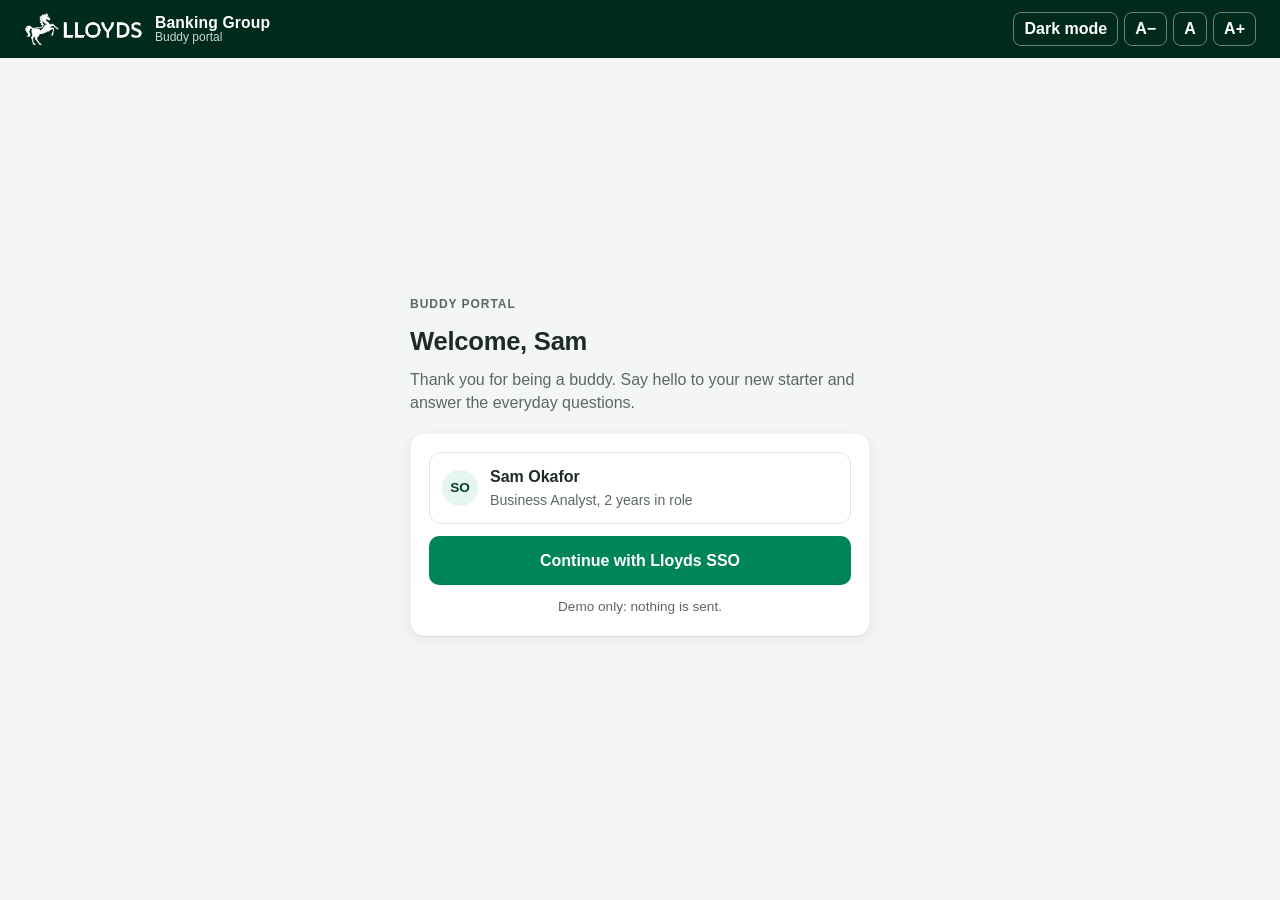
==== buddy.html @ 37ceb244 "Add files via upload" ====
<!doctype html>
<html lang="en-GB">
<head>
  <meta charset="utf-8" />
  <meta name="viewport" content="width=device-width, initial-scale=1, viewport-fit=cover" />
  <meta name="theme-color" content="#002a1e" />
  <title>Lloyds Banking Group · Buddy portal</title>
  <link rel="stylesheet" href="styles.css" />
  <script>(function(){try{var p=JSON.parse(localStorage.getItem('lbg.a11y')||'{}');var t=p.theme||'system';var d=t==='dark'||(t==='system'&&window.matchMedia&&matchMedia('(prefers-color-scheme: dark)').matches);document.documentElement.setAttribute('data-theme',d?'dark':'light');document.documentElement.style.setProperty('--fs',({normal:'100%',large:'118%',xlarge:'136%'})[p.scale||'normal']);}catch(e){}})();</script>
</head>
<body>
  <a class="skip-link" href="#app">Skip to main content</a>
  <header class="topbar">
    <div class="brand">
      <img class="brand-logo" src="brand/lloyds-logo-white.png" alt="Lloyds" />
      <span class="brand-text"><strong>Banking Group</strong><span>Buddy portal</span></span>
    </div>
    <div class="topbar-user" id="topbar-user"></div>
  </header>

  <div class="shell">
    <nav class="sidenav" id="sidenav" aria-label="Buddy navigation"></nav>
    <main class="content" id="app" tabindex="-1"></main>
  </div>

  <nav class="tabbar" id="tabbar" aria-label="Mobile navigation"></nav>
  <div class="toast" id="toast" role="status" aria-live="polite"></div>

  <script src="data.js"></script>
  <script src="manager-data.js"></script>
  <script src="chat.js"></script>
  <script src="day30-data.js"></script>
  <script src="buddy.js"></script>
  <script src="a11y.js"></script>
</body>
</html>
---- styles.css ----
/* Lloyds Banking Group demo theme.
   Colours are placeholders in the group's green family. Swap the tokens below for
   the official brand palette and typeface before any real use. */
:root {
  /* Brand tokens, sampled from the supplied Lloyds logo artwork */
  --brand: #15b77c;            /* logo green: accents, progress, active states */
  --green: #00845a;            /* darker green for text and buttons (AA contrast with white) */
  --green-dark: #00402e;
  --green-deep: #002a1e;       /* header and hero backgrounds */
  --green-tint: #e6f6ef;
  --green-line: #bfe9d6;
  --ink: #1d2a26;
  --muted: #5b6763;
  --line: #dfe5e2;
  --bg: #f3f6f4;
  --card: #ffffff;
  --red: #c62828;
  --red-tint: #fdecea;
  --amber: #e09a00;
  --amber-tint: #fff4d6;
  --ok: #2e7d32;
  --ok-tint: #e5f4e6;
  --radius: 14px;
  --shadow: 0 1px 2px rgba(0, 42, 30, 0.06), 0 4px 16px rgba(0, 42, 30, 0.06);
  /* Surfaces and text used by both themes */
  --header: #002a1e;            /* top bar and toast */
  --btn: #00845a;               /* button fill (white text on it) */
  --track: #e6ece9;             /* progress tracks, neutral chips */
  --line-strong: #b8c4bf;       /* input borders, empty checkboxes */
  --muted-2: #9aa7a2;           /* separators and disabled text */
  --amber-text: #8a5a00;
  --amber-text-strong: #5d3d00;
  --red-text: #7a1a16;
  --ok-line: #bfe0c1;
  --focus: #1a5fb4;             /* keyboard focus ring */
  --fs: 100%;                   /* text size, set by the text size buttons */
  --font: "Segoe UI", Verdana, Arial, Helvetica, sans-serif;
}

/* Dark theme: applied when the data-theme attribute is "dark" */
[data-theme="dark"] {
  --bg: #0e1614;
  --card: #162320;
  --ink: #e6efeb;
  --muted: #a6b6b0;
  --line: #2b3d37;
  --line-strong: #4c6259;
  --muted-2: #7d918a;
  --track: #2a3c36;
  --green: #5fd6a8;
  --green-dark: #7fe0bb;
  --green-deep: #d6f2e5;
  --green-tint: #183a2e;
  --green-line: #2c5a48;
  --header: #03241b;
  --btn: #00845a;
  --red: #ff7a70;
  --red-tint: #3b1f1d;
  --red-text: #ffb4ad;
  --amber: #f2b33d;
  --amber-tint: #3b3217;
  --amber-text: #ffd27a;
  --amber-text-strong: #ffe2a6;
  --ok: #6cd47a;
  --ok-tint: #1d3a22;
  --ok-line: #2f6a3a;
  --focus: #ffbf47;
  --shadow: 0 1px 2px rgba(0, 0, 0, 0.4), 0 4px 16px rgba(0, 0, 0, 0.35);
  color-scheme: dark;
}

/* Accessibility: visible focus, reduced motion, skip link, text size */
html { font-size: var(--fs); }
:focus-visible { outline: 3px solid var(--focus); outline-offset: 2px; }
.skip-link {
  position: absolute; left: -9999px; top: 8px; z-index: 100; background: var(--card); color: var(--ink);
  padding: 10px 14px; border-radius: 8px; font-weight: 700; text-decoration: none;
}
.skip-link:focus { left: 12px; }
@media (prefers-reduced-motion: reduce) {
  *, *::before, *::after { animation: none !important; transition: none !important; scroll-behavior: auto !important; }
}
.a11y-controls { display: flex; gap: 6px; align-items: center; flex-wrap: wrap; justify-content: flex-end; }
.a11y-controls button {
  min-height: 34px; min-width: 34px; padding: 0 10px; border-radius: 8px; cursor: pointer; white-space: nowrap; line-height: 1.2;
  border: 1px solid rgba(255, 255, 255, 0.4); background: transparent; color: #fff; font: inherit; font-weight: 700;
}
.a11y-controls button[aria-pressed="true"] { background: #fff; color: #002a1e; }
.a11y-controls button:hover { background: rgba(255, 255, 255, 0.14); }
.topbar { flex-wrap: wrap; gap: 8px; }
.topbar-user { flex-wrap: wrap; justify-content: flex-end; }
.sr-only { position: absolute; width: 1px; height: 1px; padding: 0; margin: -1px; overflow: hidden; clip: rect(0 0 0 0); white-space: nowrap; border: 0; }

* { box-sizing: border-box; }
html, body { margin: 0; padding: 0; }
body {
  font-family: var(--font);
  color: var(--ink);
  background: var(--bg);
  font-size: 16px;
  line-height: 1.45;
  -webkit-font-smoothing: antialiased;
}
h1, h2, h3, p { margin: 0; }
h1 { font-size: 1.6rem; line-height: 1.2; letter-spacing: -0.01em; }
h2 { font-size: 1.1rem; }
h3 { font-size: 1rem; }
a { color: var(--green); }
button { font: inherit; cursor: pointer; }
.muted { color: var(--muted); }
.small { font-size: 0.85rem; }
svg[viewBox="0 0 24 24"] { width: 20px; height: 20px; flex: none; }
.sr-only { position: absolute; width: 1px; height: 1px; overflow: hidden; clip: rect(0 0 0 0); }

/* ---------- Top bar ---------- */
.topbar {
  position: sticky; top: 0; z-index: 20;
  display: flex; align-items: center; justify-content: space-between;
  padding: 12px 20px;
  background: var(--header);
  color: #fff;
  padding-top: max(12px, env(safe-area-inset-top));
}
.brand { display: flex; align-items: center; gap: 12px; }
.brand-logo { height: 34px; width: auto; display: block; flex: none; }
.brand-text { display: flex; flex-direction: column; line-height: 1.1; }
.brand-text strong { font-size: 0.98rem; letter-spacing: 0.01em; }
.brand-text span { font-size: 0.75rem; opacity: 0.8; }
.topbar-user { font-size: 0.85rem; opacity: 0.9; display: flex; align-items: center; gap: 8px; }
.avatar {
  width: 36px; height: 36px; border-radius: 50%;
  background: var(--green-tint); color: var(--green-dark);
  display: inline-flex; align-items: center; justify-content: center;
  font-weight: 700; font-size: 0.85rem; flex: none;
}
.topbar .avatar { background: var(--card); width: 32px; height: 32px; font-size: 0.78rem; }

/* ---------- Layout ---------- */
.shell { display: block; min-height: calc(100vh - 64px); }
.sidenav { display: none; }
.content {
  padding: 16px 16px 110px; /* room for mobile tab bar */
  max-width: 1200px; margin: 0 auto; outline: none;
}
.tabbar {
  position: fixed; left: 0; right: 0; bottom: 0; z-index: 30;
  display: none; /* shown on mobile when signed in */
  background: var(--card); border-top: 1px solid var(--line);
  padding-bottom: env(safe-area-inset-bottom);
}
.tabbar a {
  flex: 1; text-decoration: none; color: var(--muted);
  display: flex; flex-direction: column; align-items: center; gap: 2px;
  padding: 8px 4px 9px; font-size: 0.72rem; font-weight: 600;
}
.tabbar a svg { width: 22px; height: 22px; }
.tabbar a.active { color: var(--green); }
.has-nav .tabbar { display: flex; }
.toast {
  position: fixed; left: 50%; bottom: 96px; transform: translateX(-50%) translateY(20px);
  background: var(--header); color: #fff; padding: 12px 18px; border-radius: 10px;
  opacity: 0; pointer-events: none; transition: all 0.25s ease; z-index: 50;
  box-shadow: var(--shadow); max-width: calc(100% - 32px); font-size: 0.92rem;
}
.toast.show { opacity: 1; transform: translateX(-50%) translateY(0); }

/* ---------- Components ---------- */
.card {
  background: var(--card); border-radius: var(--radius); box-shadow: var(--shadow);
  padding: 18px; border: 1px solid rgba(0, 42, 30, 0.05);
}
.grid { display: grid; gap: 16px; grid-template-columns: 1fr; }
.stack { display: grid; gap: 12px; }
.row { display: flex; align-items: center; gap: 10px; flex-wrap: wrap; }
.spread { display: flex; align-items: center; justify-content: space-between; gap: 10px; }
.section-head { display: flex; align-items: baseline; justify-content: space-between; margin: 22px 0 10px; }
.section-head a { font-size: 0.9rem; font-weight: 600; }
.eyebrow { font-size: 0.75rem; text-transform: uppercase; letter-spacing: 0.08em; color: var(--muted); font-weight: 700; }

.btn {
  display: inline-flex; align-items: center; justify-content: center; gap: 8px;
  padding: 12px 18px; border-radius: 10px; border: 1px solid transparent;
  background: var(--btn); color: #fff; font-weight: 600; text-decoration: none;
  min-height: 44px;
}
.btn:hover { background: #00402e; }
.btn-ghost { background: var(--card); color: var(--green); border-color: var(--green-line); }
.btn-ghost:hover { background: var(--green-tint); }
.btn-sm { padding: 8px 12px; min-height: 36px; font-size: 0.88rem; }
.btn-block { width: 100%; }
.btn[disabled], .btn.is-done { background: var(--ok-tint); color: var(--ok); border-color: var(--ok-line); cursor: default; }

.pill {
  display: inline-block; padding: 3px 10px; border-radius: 999px;
  font-size: 0.78rem; font-weight: 700; background: var(--green-tint); color: var(--green-dark);
  white-space: nowrap;
}
.pill.red { background: var(--red-tint); color: var(--red); }
.pill.amber { background: var(--amber-tint); color: var(--amber-text); }
.pill.green { background: var(--ok-tint); color: var(--ok); }
.pill.grey { background: var(--track); color: var(--muted); }

/* Traffic-light dot */
.rag { width: 12px; height: 12px; border-radius: 50%; display: inline-block; flex: none; box-shadow: 0 0 0 3px rgba(0,0,0,0.04); }
.rag-red { background: var(--red); }
.rag-amber { background: var(--amber); }
.rag-green { background: var(--ok); }

.progress { height: 8px; background: var(--track); border-radius: 999px; overflow: hidden; }
.progress > span { display: block; height: 100%; background: var(--brand); border-radius: 999px; }

.banner {
  display: flex; gap: 12px; align-items: flex-start;
  padding: 14px 16px; border-radius: 12px; font-size: 0.95rem;
}
.banner.info { background: var(--green-tint); color: var(--green-deep); }
.banner.warn { background: var(--amber-tint); color: var(--amber-text-strong); }
.banner.alert { background: var(--red-tint); color: var(--red-text); }

/* Office art */
.office {
  position: relative; border-radius: var(--radius); overflow: hidden;
  aspect-ratio: 16 / 7; background: #0b3d2e;
}
.office svg { width: 100%; height: 100%; display: block; }
.office-label {
  position: absolute; left: 14px; bottom: 12px; color: #fff;
  background: rgba(0, 42, 30, 0.7); padding: 6px 10px; border-radius: 8px;
  font-size: 0.85rem; font-weight: 600;
}

/* Hero */
.hero { display: grid; gap: 16px; }
.hero-title { display: grid; gap: 6px; }
.countdown {
  display: flex; gap: 14px; align-items: stretch; flex-wrap: wrap;
}
.countdown .tile {
  background: var(--green-tint); color: var(--green-deep);
  padding: 12px 16px; border-radius: 12px; min-width: 110px;
}
.countdown .tile strong { display: block; font-size: 1.8rem; line-height: 1; }
.countdown .tile span { font-size: 0.8rem; font-weight: 600; }

/* Stage journey */
.stages { display: grid; grid-template-columns: repeat(5, 1fr); gap: 6px; list-style: none; padding: 0; margin: 0; }
.stages li { text-align: center; font-size: 0.74rem; color: var(--muted); }
.stages .dot {
  width: 22px; height: 22px; border-radius: 50%; margin: 0 auto 6px;
  background: var(--track); display: flex; align-items: center; justify-content: center;
  color: #fff; font-size: 0.7rem; font-weight: 700;
}
.stages li.done .dot { background: var(--brand); }
.stages li.current .dot { background: var(--amber); box-shadow: 0 0 0 4px var(--amber-tint); }
.stages li.done, .stages li.current { color: var(--ink); font-weight: 600; }

/* To-do list */
.todo { display: flex; gap: 12px; align-items: flex-start; padding: 14px 0; border-bottom: 1px solid var(--line); }
.todo:last-child { border-bottom: 0; padding-bottom: 0; }
.todo:first-child { padding-top: 0; }
.todo .rag { margin-top: 6px; }
.todo-body { flex: 1; min-width: 0; }
.todo-body strong { display: block; font-weight: 600; }
.todo-body .detail { font-size: 0.86rem; color: var(--muted); margin-top: 2px; }
.todo.is-done strong { text-decoration: line-through; color: var(--muted); }
.check {
  width: 26px; height: 26px; border-radius: 8px; border: 2px solid var(--line-strong); background: var(--card);
  flex: none; display: inline-flex; align-items: center; justify-content: center; margin-top: 2px;
}
.check.on { background: var(--btn); border-color: var(--btn); color: #fff; }
.check svg { width: 14px; height: 14px; }
.legend { display: flex; gap: 14px; flex-wrap: wrap; font-size: 0.85rem; color: var(--muted); }
.legend span { display: inline-flex; align-items: center; gap: 6px; }

/* Vetting */
.check-row { padding: 14px 0; border-bottom: 1px solid var(--line); display: grid; gap: 8px; }
.check-row:first-child { padding-top: 0; }
.check-row:last-child { border-bottom: 0; padding-bottom: 0; }
.check-top { display: flex; align-items: center; justify-content: space-between; gap: 10px; flex-wrap: wrap; }
.check-top .name { display: flex; align-items: center; gap: 10px; font-weight: 600; }
.check-meta { font-size: 0.86rem; color: var(--muted); display: flex; gap: 14px; flex-wrap: wrap; }
.check-meta .late { color: var(--red); font-weight: 700; }
.eta-big { font-size: 1.5rem; font-weight: 700; color: var(--green-deep); line-height: 1.1; }
.timeline { list-style: none; padding: 0; margin: 0; display: grid; gap: 14px; }
.timeline li { display: grid; grid-template-columns: 18px 1fr; gap: 10px; font-size: 0.92rem; }
.timeline li::before {
  content: ""; width: 12px; height: 12px; border-radius: 50%; background: var(--green); margin: 5px 0 0 3px;
}
.timeline li.pending::before { background: var(--line-strong); }

/* Team */
.person { display: flex; align-items: center; gap: 12px; }
.person .avatar { width: 46px; height: 46px; font-size: 1rem; }
.person .avatar.lg { width: 56px; height: 56px; font-size: 1.1rem; }
.person-meta { min-width: 0; }
.person-meta strong { display: block; }
.person-meta span { font-size: 0.88rem; color: var(--muted); }
.event { display: grid; grid-template-columns: 56px 1fr; gap: 12px; align-items: center; padding: 10px 0; border-bottom: 1px solid var(--line); }
.event:last-child { border-bottom: 0; }
.event .date {
  background: var(--green-tint); color: var(--green-deep); border-radius: 10px; text-align: center; padding: 6px 0;
  font-size: 0.7rem; font-weight: 700; text-transform: uppercase; line-height: 1.1;
}
.event .date strong { display: block; font-size: 1.25rem; }

/* Setup */
.setup-hero { background: linear-gradient(135deg, var(--header), var(--btn)); color: #fff; border-radius: 18px; padding: 26px 22px; }
.setup-hero p { opacity: 0.92; margin-top: 8px; }
.q-list { list-style: none; padding: 0; margin: 0; display: grid; gap: 4px; }
.q-list li { display: grid; grid-template-columns: 28px 1fr auto; gap: 12px; align-items: center; padding: 12px 0; border-bottom: 1px solid var(--line); }
.q-list li:last-child { border-bottom: 0; }
.q-num {
  width: 28px; height: 28px; border-radius: 50%; background: var(--green-tint); color: var(--green-dark);
  display: inline-flex; align-items: center; justify-content: center; font-weight: 700; font-size: 0.85rem;
}
.phase { display: grid; gap: 4px; padding: 14px; border-radius: 12px; background: var(--bg); }
.phase strong { font-size: 0.95rem; }

/* Sign-in */
.signin { min-height: calc(100vh - 140px); display: grid; place-items: center; }
.signin-card { width: 100%; max-width: 460px; display: grid; gap: 18px; }
.email-card { border: 1px dashed #b7c9c1; background: var(--card); box-shadow: none; }
.email-card .subject { font-weight: 700; margin-top: 4px; }
.email-card .from { font-size: 0.85rem; color: var(--muted); }
.sso-account {
  display: flex; align-items: center; gap: 12px; padding: 12px; border: 1px solid var(--line);
  border-radius: 12px; background: var(--card);
}

/* ---------- Desktop ---------- */
@media (min-width: 900px) {
  .has-nav .shell { display: grid; grid-template-columns: 248px minmax(0, 1fr); }
  .has-nav .sidenav {
    display: flex; flex-direction: column; gap: 4px; padding: 20px 14px;
    background: var(--card); border-right: 1px solid var(--line);
    position: sticky; top: 64px; height: calc(100vh - 64px); align-self: start;
  }
  .sidenav a {
    display: flex; align-items: center; gap: 12px; padding: 11px 12px; border-radius: 10px;
    color: var(--ink); text-decoration: none; font-weight: 600;
  }
  .sidenav a svg { width: 20px; height: 20px; color: var(--muted); }
  .sidenav a:hover { background: var(--bg); }
  .sidenav a.active { background: var(--green-tint); color: var(--green-deep); }
  .sidenav a.active svg { color: var(--green); }
  .sidenav .side-foot { margin-top: auto; font-size: 0.82rem; color: var(--muted); padding: 12px; }
  .tabbar { display: none !important; }
  .content { padding: 28px 32px 48px; }
  .topbar { padding-left: 24px; padding-right: 24px; }
  .has-nav .content { padding-bottom: 48px; }
  .grid.two { grid-template-columns: 1.1fr 1fr; }
  .grid.three { grid-template-columns: repeat(3, 1fr); }
  .hero { grid-template-columns: 1.3fr 1fr; align-items: stretch; }
  .hero .office { aspect-ratio: auto; height: 100%; min-height: 200px; }
  .toast { bottom: 28px; }
  .stages li { font-size: 0.85rem; }
}

/* ---------- Breadcrumbs and location guide ---------- */
.crumbs { font-size: 0.85rem; }
.crumbs ol { list-style: none; margin: 0; padding: 0; display: flex; flex-wrap: wrap; gap: 6px; align-items: center; }
.crumbs li { display: flex; align-items: center; gap: 6px; color: var(--muted); }
.crumbs li + li::before { content: "/"; color: var(--muted-2); }
.crumbs a { color: var(--green); font-weight: 600; text-decoration: none; }
.crumbs a:hover { text-decoration: underline; }
.crumbs span[aria-current="page"] { color: var(--ink); font-weight: 600; }

.office-label {
  display: inline-flex; align-items: center; gap: 6px; text-decoration: none;
}
.office-label svg { width: 14px; height: 14px; }
.office-label:hover { background: rgba(0, 42, 30, 0.85); }

.travel { display: grid; grid-template-columns: auto 1fr; gap: 14px; align-items: start; }
.mode {
  min-width: 56px; text-align: center; padding: 6px 8px; border-radius: 8px;
  background: var(--green-tint); color: var(--green-deep); font-size: 0.78rem; font-weight: 700;
}
.amenity { display: grid; gap: 6px; }
.tips { margin: 0; padding-left: 20px; display: grid; gap: 8px; }

/* ---------- Name badge, My details, salary ---------- */
.name-badge {
  display: inline-flex; align-items: center; gap: 8px; color: #fff; text-decoration: none;
  padding: 4px 4px 4px 12px; border-radius: 999px; background: rgba(255, 255, 255, 0.08);
}
.name-badge:hover { background: rgba(255, 255, 255, 0.16); }
.info-list { display: grid; margin-top: 12px; }
.info-row {
  display: grid; grid-template-columns: 150px 1fr; gap: 12px; padding: 10px 0;
  border-bottom: 1px solid var(--line); align-items: start;
}
.info-row:last-child { border-bottom: 0; }
.salary-line {
  display: flex; justify-content: space-between; align-items: baseline; gap: 10px; flex-wrap: wrap;
  margin-top: 4px; padding-top: 12px; border-top: 1px solid var(--line);
}
.salary-line strong { font-size: 1.15rem; color: var(--green-deep); }
@media (max-width: 480px) { .info-row { grid-template-columns: 1fr; gap: 2px; } }

/* ---------- Manager portal ---------- */
.stats { display: grid; grid-template-columns: repeat(2, 1fr); gap: 12px; }
.stat {
  background: var(--card); border-radius: var(--radius); box-shadow: var(--shadow);
  padding: 14px 16px; border: 1px solid rgba(0, 42, 30, 0.05); border-left: 4px solid var(--line);
  display: grid; gap: 2px;
}
.stat strong { font-size: 1.7rem; line-height: 1.1; color: var(--green-deep); }
.stat span { font-size: 0.82rem; color: var(--muted); font-weight: 600; }
.stat.good { border-left-color: var(--ok); }
.stat.alert { border-left-color: var(--red); }
.stat.warn { border-left-color: var(--amber); }

.hire-list { display: grid; gap: 14px; grid-template-columns: 1fr; }
.hire-card { display: grid; gap: 12px; text-decoration: none; color: var(--ink); transition: transform 0.15s ease; }
.hire-card:hover { transform: translateY(-1px); }
.hire-top { display: flex; align-items: center; gap: 12px; flex-wrap: wrap; }
.hire-top .person-meta { flex: 1; min-width: 180px; }
.hire-top .person-meta strong { font-size: 1.05rem; }
.hire-top .person-meta span { display: block; font-size: 0.88rem; color: var(--muted); }
.progress-row { display: flex; align-items: center; gap: 12px; }
.progress-row .progress { flex: 1; }
.hire-meta { display: flex; gap: 8px; flex-wrap: wrap; align-items: center; }
.next-step { font-size: 0.92rem; }
.next-step .eyebrow { margin-right: 6px; }
.ico { width: 14px !important; height: 14px !important; vertical-align: -2px; margin-right: 2px; }

.nav-count {
  margin-left: auto; background: var(--red); color: #fff; border-radius: 999px;
  font-size: 0.72rem; font-weight: 700; padding: 1px 7px; min-width: 20px; text-align: center;
}
.linkish { background: none; border: 0; padding: 0; color: var(--green); font-weight: 600; font-size: inherit; }
.linkish:hover { text-decoration: underline; }
.tabbar .tab-btn {
  flex: 1; background: none; border: 0; color: var(--muted); display: flex; flex-direction: column;
  align-items: center; gap: 2px; padding: 8px 4px 9px; font-size: 0.72rem; font-weight: 600;
}
.tabbar .tab-btn svg { width: 22px; height: 22px; }
.tabbar a .nav-count { position: absolute; }
.tabbar a { position: relative; }

.hire-head { display: grid; gap: 4px; }

.field-label { display: block; font-weight: 600; font-size: 0.9rem; margin-bottom: 6px; }
.field {
  width: 100%; font: inherit; padding: 11px 12px; border-radius: 10px;
  border: 1px solid var(--line-strong); background: var(--card); color: var(--ink);
}
.field:disabled { background: var(--track); color: var(--muted); }

.packs { display: grid; gap: 8px; margin-top: 12px; }
.pack { border: 1px solid var(--line); border-radius: 12px; padding: 10px 12px; display: grid; gap: 4px; }

.steps { list-style: none; margin: 14px 0 0; padding: 0; display: grid; gap: 2px; }
.steps li {
  display: grid; grid-template-columns: 26px 1fr auto; gap: 10px; align-items: center;
  padding: 9px 0; border-bottom: 1px solid var(--line); font-size: 0.92rem;
}
.steps li:last-child { border-bottom: 0; }
.step-dot {
  width: 22px; height: 22px; border-radius: 50%; border: 2px solid var(--line-strong);
  display: inline-flex; align-items: center; justify-content: center; color: #fff;
}
.steps li.done .step-dot { background: var(--ok); border-color: var(--ok); }
.steps li.done .step-dot svg { width: 12px; height: 12px; }
.steps li.current .step-dot { border-color: var(--amber); box-shadow: 0 0 0 4px var(--amber-tint); }
.steps li.current .step-label { font-weight: 600; }

.thread { display: grid; gap: 10px; max-height: 320px; overflow: auto; padding-right: 4px; }
.bubble { background: var(--bg); border-radius: 12px; padding: 10px 12px; max-width: 88%; }
.bubble.mine { background: var(--green-tint); justify-self: end; }
.reply { display: grid; grid-template-columns: 1fr auto; gap: 8px; margin-top: 12px; align-items: end; }
.reply textarea {
  font: inherit; resize: vertical; padding: 10px 12px; border-radius: 10px; border: 1px solid var(--line-strong);
}

.req-row {
  display: flex; justify-content: space-between; align-items: center; gap: 12px; flex-wrap: wrap;
  padding: 12px 0; border-bottom: 1px solid var(--line);
}
.req-row:last-child { border-bottom: 0; }
.req-body { min-width: 0; flex: 1; }
.req-hire { margin-top: 10px; }
.req-hire:first-child { margin-top: 0; }
.msg-row { display: flex; align-items: center; gap: 12px; text-decoration: none; color: var(--ink); }
.msg-row .snippet { display: block; font-size: 0.88rem; color: var(--muted); white-space: nowrap; overflow: hidden; text-overflow: ellipsis; }

@media (min-width: 640px) { .hire-list { grid-template-columns: repeat(2, 1fr); } .stats { grid-template-columns: repeat(4, 1fr); } }
@media (min-width: 900px) { .hire-list { grid-template-columns: repeat(2, 1fr); } }

.badge-count {
  display: inline-block; background: var(--red); color: #fff; border-radius: 999px;
  font-size: 0.72rem; font-weight: 700; padding: 0 7px; line-height: 1.5; margin-left: 2px;
}

/* ---------- Device choice ---------- */
.device-card { border: 2px solid transparent; }
.device-card.selected { border-color: var(--brand); }

/* ---------- Home workspace and equipment order ---------- */
.kit-list { display: grid; margin-top: 12px; }
.kit-row {
  display: flex; align-items: center; justify-content: space-between; gap: 12px;
  padding: 11px 0; border-bottom: 1px solid var(--line);
}
.kit-row:last-child { border-bottom: 0; }
.kit-body { display: grid; gap: 2px; min-width: 0; }
.stepper {
  display: inline-flex; align-items: center; border: 1px solid var(--line-strong); border-radius: 10px; overflow: hidden; flex: none;
}
.stepper button {
  width: 38px; height: 38px; border: 0; background: var(--card); font-size: 1.1rem; color: var(--ink); cursor: pointer;
}
.stepper button:disabled { color: var(--line-strong); cursor: default; }
.stepper button:not(:disabled):hover { background: var(--green-tint); }
.stepper span { min-width: 36px; text-align: center; font-weight: 700; }
.delivery-options { display: grid; gap: 8px; margin-top: 8px; }
.delivery {
  display: flex; gap: 12px; align-items: flex-start; padding: 12px; border-radius: 12px;
  border: 2px solid var(--line); cursor: pointer;
}
.delivery.on { border-color: var(--brand); background: var(--green-tint); }
.delivery span { display: grid; gap: 2px; }

/* ---------- Buddy chat ---------- */
.quick { display: flex; gap: 8px; flex-wrap: wrap; margin-top: 12px; }
.chip {
  border: 1px solid var(--green-line); background: var(--green-tint); color: var(--green-deep);
  border-radius: 999px; padding: 6px 12px; font: inherit; font-size: 0.82rem; font-weight: 600; cursor: pointer;
}
.chip:hover { background: var(--green-line); }

/* ---------- Alerts ---------- */
.alert-row {
  display: grid; grid-template-columns: 12px 1fr auto; gap: 12px; align-items: start;
  padding: 12px 8px; margin: 0 -8px; border-bottom: 1px solid var(--line); border-radius: 10px;
}
.alert-row:last-child { border-bottom: 0; }
.alert-row.unread { background: var(--amber-tint); }
.alert-row .rag { margin-top: 6px; }
.alert-body { display: grid; gap: 2px; min-width: 0; }
.alert-title { font-weight: 600; color: var(--ink); text-decoration: none; }
.alert-title:hover { text-decoration: underline; }

.btn-danger { background: var(--red); border-color: var(--red); }
.btn-danger:hover { background: #a61f1f; }

/* Cancelled journey stages */
.stages li.cancelled { color: var(--muted-2); text-decoration: line-through; }
.stages li.cancelled .dot { background: var(--track); }
.stages .stage-state { display: block; text-decoration: none; font-size: 0.7rem; font-weight: 700; color: var(--red); }

/* ---------- Day 1 to 30, training, assistant ---------- */
.video-card { text-decoration: none; color: var(--ink); display: grid; gap: 10px; }
.video-card:hover { transform: translateY(-1px); }
.video-thumb {
  position: relative; height: 130px; border-radius: 12px;
  background: linear-gradient(135deg, var(--green-deep), var(--green));
  display: flex; align-items: center; justify-content: center;
}
.play-badge {
  width: 52px; height: 52px; border-radius: 50%; background: rgba(255,255,255,0.92);
  display: flex; align-items: center; justify-content: center; color: var(--green-deep);
}
.play-badge svg, .player-play svg { width: 22px; height: 22px; }
.player {
  position: relative; aspect-ratio: 16 / 9; border-radius: 14px; overflow: hidden;
  background: linear-gradient(160deg, #0b3d2e, #1d5c49); display: flex; align-items: center; justify-content: center;
}
.player.playing::after {
  content: ""; position: absolute; left: 0; right: 0; bottom: 0; height: 4px; background: var(--brand);
  animation: playbar 6s linear forwards;
}
@keyframes playbar { from { width: 0; } to { width: 100%; } }
.player-play {
  width: 68px; height: 68px; border-radius: 50%; border: 0; background: var(--card); color: var(--ink); cursor: pointer;
  display: flex; align-items: center; justify-content: center;
}
.player-note { position: absolute; left: 12px; bottom: 10px; color: #cfe9de; font-size: 0.78rem; }
.benefit-options { display: grid; gap: 8px; margin-top: 12px; }

#assistant-fab {
  position: fixed; right: 18px; bottom: 96px; z-index: 40; display: flex; align-items: center; gap: 8px;
  background: var(--header); color: #fff; text-decoration: none; font-weight: 700;
  padding: 12px 16px; border-radius: 999px; box-shadow: var(--shadow);
}
#assistant-fab svg { width: 20px; height: 20px; }
#assistant-fab[hidden] { display: none; }
@media (min-width: 900px) { #assistant-fab { bottom: 28px; } }

/* ---------- How you fit in cascade ---------- */
.cascade { display: grid; gap: 0; }
.cascade-step {
  display: grid; grid-template-columns: 200px 1fr; gap: 16px; padding: 16px 0;
  border-bottom: 1px dashed var(--line);
}
.cascade-step:last-child { border-bottom: 0; }
.cascade-level { font-weight: 700; color: var(--green-deep); display: flex; align-items: flex-start; gap: 10px; }
.cascade-num {
  width: 28px; height: 28px; border-radius: 50%; background: var(--green-tint); color: var(--green-dark);
  display: inline-flex; align-items: center; justify-content: center; font-size: 0.85rem; flex: none;
}
.cascade-body { background: var(--card); border-radius: var(--radius); box-shadow: var(--shadow); padding: 16px 18px; }
.cascade-body p { margin: 0; }
.cascade-step.you .cascade-body { border: 2px solid var(--brand); }
.cascade-step.you .cascade-num { background: var(--brand); color: #fff; }
@media (max-width: 640px) { .cascade-step { grid-template-columns: 1fr; gap: 8px; } }

/* ---------- Colour blindness: traffic lights also differ by shape ----------
   red = square, amber = triangle, green = circle. Colour is never the only cue. */
.rag-red { border-radius: 2px; }
.rag-amber { border-radius: 0; clip-path: polygon(50% 0, 100% 100%, 0 100%); }
.rag-green { border-radius: 50%; }
/* Links inside running text are underlined so they don't rely on colour alone */
p a, li a, .detail a, .small a, .muted a { text-decoration: underline; text-underline-offset: 2px; }
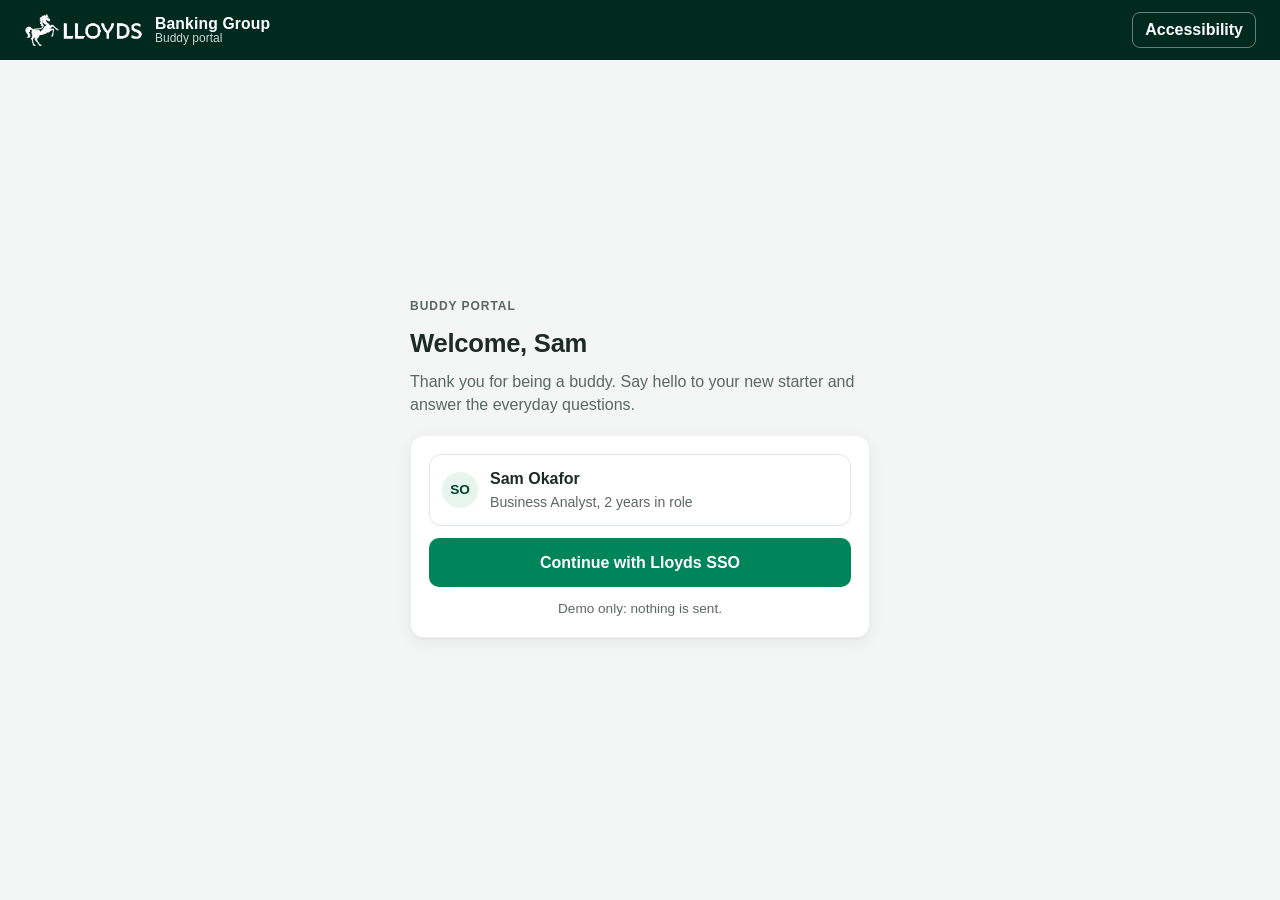
==== commit 22a4d615: "final files" ====
--- a/buddy.html
+++ b/buddy.html
@@ -28,6 +28,7 @@
 
   <script src="data.js"></script>
   <script src="manager-data.js"></script>
+  <script src="shared.js"></script>
   <script src="chat.js"></script>
   <script src="day30-data.js"></script>
   <script src="buddy.js"></script>
--- a/styles.css
+++ b/styles.css
@@ -613,3 +613,63 @@
 .rag-green { border-radius: 50%; }
 /* Links inside running text are underlined so they don't rely on colour alone */
 p a, li a, .detail a, .small a, .muted a { text-decoration: underline; text-underline-offset: 2px; }
+
+/* ---------- Accessibility button and panel (top bar) ---------- */
+.a11y-wrap { position: relative; }
+.a11y-open {
+  min-height: 36px; padding: 0 12px; border-radius: 8px; cursor: pointer; font: inherit; font-weight: 700;
+  border: 1px solid rgba(255, 255, 255, 0.4); background: transparent; color: #fff; white-space: nowrap;
+}
+.a11y-open:hover { background: rgba(255, 255, 255, 0.14); }
+.a11y-open[aria-expanded="true"] { background: #fff; color: #002a1e; }
+.a11y-panel {
+  position: absolute; right: 0; top: calc(100% + 8px); z-index: 60; width: min(320px, calc(100vw - 32px));
+  display: grid; gap: 10px; padding: 14px; border-radius: 14px; background: var(--card); color: var(--ink);
+  border: 1px solid var(--line); box-shadow: var(--shadow);
+}
+.a11y-panel[hidden] { display: none; }
+.a11y-title { font-weight: 700; }
+.a11y-panel .a11y-controls { justify-content: flex-start; }
+.a11y-panel .a11y-controls button { color: var(--ink); background: var(--card); border: 1px solid var(--line-strong); }
+.a11y-panel .a11y-controls button:hover { background: var(--green-tint); }
+.a11y-panel .a11y-controls button[aria-pressed="true"] { background: var(--green-tint); color: var(--green-deep); border-color: var(--green); }
+
+/* ---------- Dashboard tour ---------- */
+#tour {
+  position: fixed; left: 50%; transform: translateX(-50%); bottom: 150px; z-index: 70;
+  width: min(440px, calc(100vw - 24px)); background: var(--card); color: var(--ink);
+  border: 2px solid var(--brand); border-radius: 14px; padding: 16px; box-shadow: var(--shadow);
+}
+#tour[hidden] { display: none; }
+@media (min-width: 900px) { #tour { bottom: 28px; } }
+.tour-highlight { outline: 3px solid var(--brand); outline-offset: 4px; border-radius: 14px; }
+
+/* ---------- Assistant pop-up ---------- */
+#assist-pop {
+  position: fixed; right: 18px; bottom: 152px; z-index: 65; width: min(380px, calc(100vw - 24px));
+  max-height: min(560px, calc(100vh - 220px)); display: grid; grid-template-rows: auto 1fr auto auto; gap: 10px;
+  background: var(--card); color: var(--ink); border: 1px solid var(--line); border-radius: 16px;
+  padding: 14px; box-shadow: var(--shadow);
+}
+#assist-pop[hidden] { display: none; }
+#assist-pop .assist-head { display: flex; align-items: center; justify-content: space-between; gap: 10px; }
+#assist-pop .assist-thread { max-height: none; min-height: 120px; overflow: auto; }
+#assist-pop .reply { margin-top: 0; }
+@media (min-width: 900px) { #assist-pop { bottom: 84px; max-height: min(560px, calc(100vh - 150px)); } }
+
+/* Compact mood trend (manager only) */
+.mood-strip { display: flex; gap: 14px; flex-wrap: wrap; align-items: center; }
+.mood-week { display: inline-flex; align-items: center; gap: 6px; }
+
+/* Manager to-do rows are links to the hire */
+.todo-link { text-decoration: none; color: var(--ink); }
+.todo-link:hover { background: var(--green-tint); }
+
+/* To-do filter buttons */
+.filter-row { display: flex; gap: 8px; flex-wrap: wrap; }
+.filter-btn {
+  display: inline-flex; align-items: center; gap: 8px; padding: 8px 12px; border-radius: 999px; cursor: pointer;
+  border: 1px solid var(--line-strong); background: var(--card); color: var(--ink); font: inherit; font-weight: 600; font-size: 0.9rem;
+}
+.filter-btn:hover { background: var(--green-tint); }
+.filter-btn.on { background: var(--green-tint); border-color: var(--green); color: var(--green-deep); }
